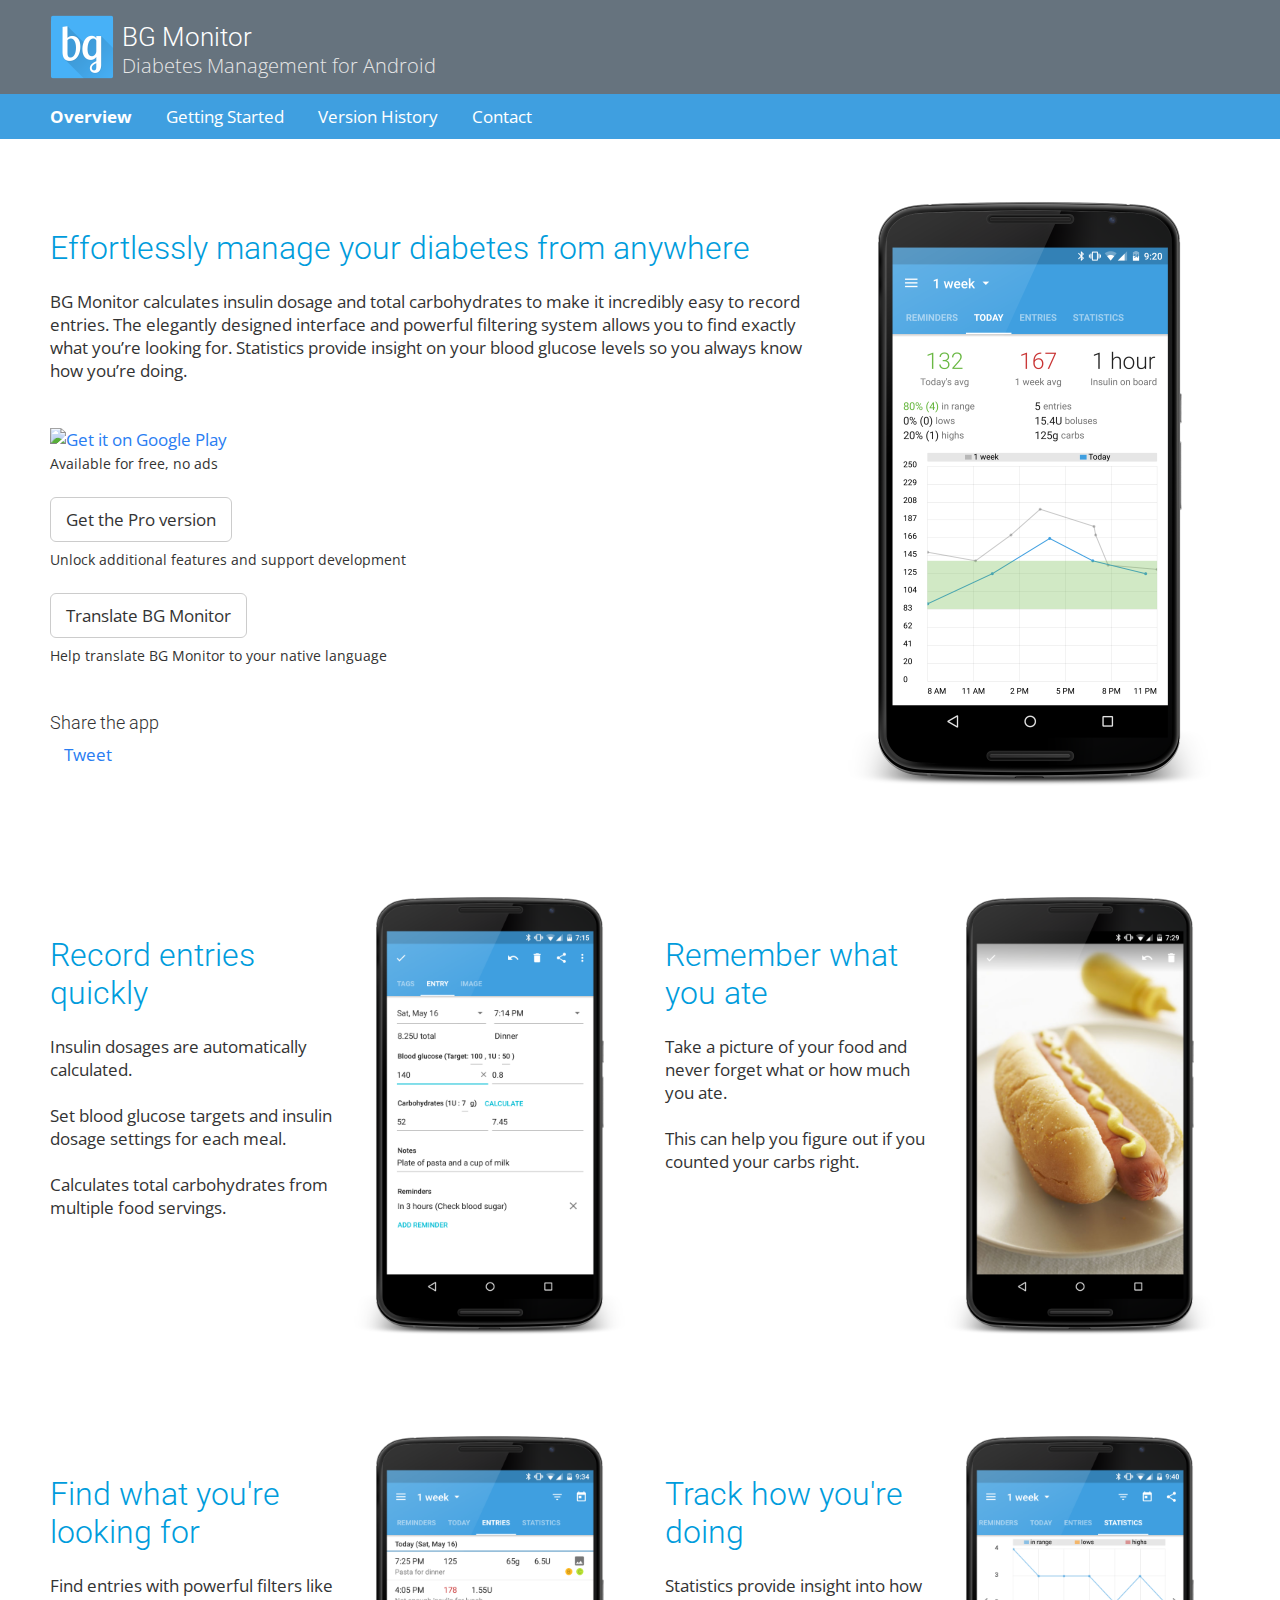
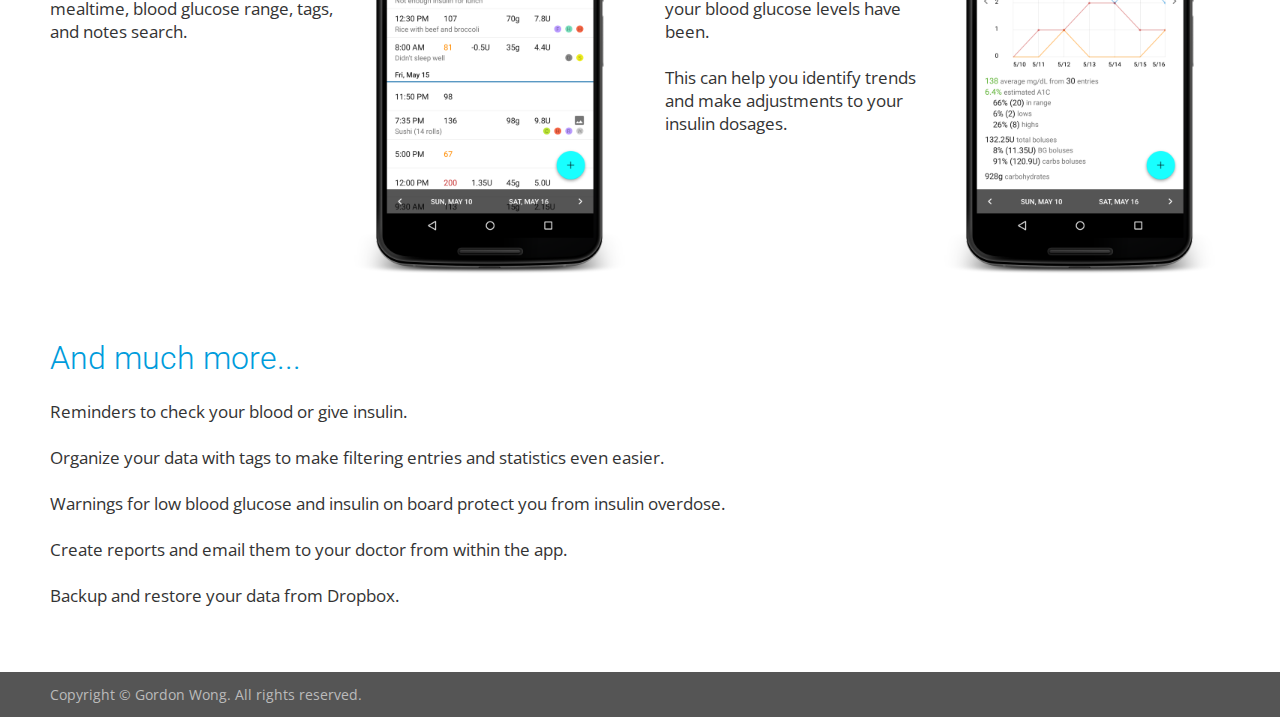
==== index.html @ f8d27847 "Update facebook share button to share app's facebook page" ====
<!DOCTYPE html>
<html lang="en">
<head>
<meta charset="UTF-8">
<meta name="author" content="Gordon Wong">
<meta name="keywords" content="Gordon Wong, bgmonitor, bg monitor, blood glucose monitor, diabetes, type 1, type 2, insulin, android, app, google play">
<meta name="viewport" content="width=device-width, initial-scale=1, minimum-scale=1">
<meta name="wot-verification" content="7da50eea1a374a76ba0b"/>
<meta name="theme-color" content="#3381B6">
<title>BG Monitor - Diabetes Management for Android</title>
<link rel="shortcut icon" type="image/png" href="images/favicon.png">
<link rel="icon" type="image/png" href="images/favicon_large.png">
<link href='https://fonts.googleapis.com/css?family=Roboto:400,300' rel='stylesheet' type='text/css'>
<link href='https://fonts.googleapis.com/css?family=Open+Sans:400,300' rel='stylesheet' type='text/css'>
<link href="css/common.css" rel="stylesheet" type="text/css">
<link href="css/bgmonitor.css" rel="stylesheet" type="text/css">
<link href="fancybox/jquery.fancybox.css" rel="stylesheet" type="text/css"/>
<link href="fancybox/helpers/jquery.fancybox-thumbs.css" rel="stylesheet" type="text/css"/>
<script src="js/jquery-1.9.0.min.js" type="text/javascript"></script>
<script src="fancybox/jquery.fancybox.pack.js" type="text/javascript"></script>
<script src="fancybox/helpers/jquery.fancybox-thumbs.js" type="text/javascript"></script>
<script src="js/common.js" type="text/javascript"></script>
</head>

<body>

    <div id="content" class="content">

        <div id="header" class="header inner_content">
            <a href="."><img src="images/favicon.png" alt="BG Monitor"></a>
            <h2 class="header_title">BG Monitor </h2>
            <span class="header_subtitle">Diabetes Management for Android</span>
        </div>

        <div id="navigation_bar" class="navigation inner_content blue_background">
            <ul class="inline_ul nav_links">
                <li><a class="nav_header nav_selected" href="index.html">Overview</a></li>
                <li><a href="gettingstarted.html">Getting Started</a></li>
                <li><a href="versionhistory.html">Version History</a></li>
                <li><a href="contact.html">Contact</a></li>
            </ul>
        </div>

        <div class="container inner_content">
            <div class="container_floatright">
                <a href="images/overview/home_framed.png" class="fancybox" rel="overview" title="The home screen gives an overview of the user's blood glucose levels"><img class="container_large_image" src="images/overview/home_framed_small.png" alt="Home"></a>
            </div>
            <div class="container_text">
                <h1 class="blue_text">Effortlessly manage your diabetes from anywhere</h1>
                <br>
                <span>BG Monitor calculates insulin dosage and total carbohydrates to make it incredibly easy to record entries. The elegantly designed interface and powerful filtering system allows you to find exactly what you’re looking for. Statistics provide insight on your blood glucose levels so you always know how you’re doing.</span>
                
                <br><br><br>
                <a href="http://play.google.com/store/apps/details?id=com.wonggordon.bgmonitor"><img src="https://developer.android.com/images/brand/en_generic_rgb_wo_60.png" alt="Get it on Google Play"></a><br>
                <span class="button_description_text">Available for free, no ads</span>

                <br><br>
                <a class="button" href="http://play.google.com/store/apps/details?id=com.wonggordon.bgmonitor_donate">Get the Pro version</a><br>
                <span class="button_description_text">Unlock additional features and support development</span>

                <br><br>
                <a class="button" href="https://gowong.oneskyapp.com/collaboration/project?id=47648">Translate BG Monitor</a><br>
                <span class="button_description_text">Help translate BG Monitor to your native language</span>

                <br><br><br>
                <div>
                    <h4>Share the app</h4>
                    <div class="share_widget">
                        <div class="g-plus" data-action="share" data-annotation="bubble" data-href="http://www.bg-monitor.com"></div>
                    </div>
                    <script type="text/javascript">(function() {var po = document.createElement('script'); po.type = 'text/javascript'; po.async = true;po.src = 'https://apis.google.com/js/platform.js';var s = document.getElementsByTagName('script')[0]; s.parentNode.insertBefore(po, s);})();</script>

                    <div class="share_widget">
                        <div class="fb-share-button" data-href="https://www.facebook.com/bgmonitor" data-layout="button_count"></div>
                    </div>

                    <div class="share_widget">
                        <a href="https://twitter.com/share" class="twitter-share-button" data-url="http://www.bg-monitor.com/">Tweet</a>
                    </div>
                    <script>!function(d,s,id){var js,fjs=d.getElementsByTagName(s)[0],p=/^http:/.test(d.location)?'http':'https';if(!d.getElementById(id)){js=d.createElement(s);js.id=id;js.src=p+'://platform.twitter.com/widgets.js';fjs.parentNode.insertBefore(js,fjs);}}(document, 'script', 'twitter-wjs');</script>
                </div>
            </div>
        </div>

        <div class="container inner_content">
            <div class="container_text_floatleft">
                <div class="container_floatright">
                    <a href="images/overview/editentry_framed.png" class="fancybox" rel="overview" title="Insulin dosages are automatically calculated for the user"><img class="container_image" src="images/overview/editentry_framed_small.png" alt="Edit entry"></a>
                </div>
                <div class="container_text">
                    <h1 class="blue_text">Record entries quickly</h1>
                    <br>
                    <span>Insulin dosages are automatically calculated.</span><br><br>
                    <span>Set blood glucose targets and insulin dosage settings for each meal.</span><br><br>
                    <span>Calculates total carbohydrates from multiple food servings.</span>
                </div>
            </div>

            <div class="container_floatright">
                <a href="images/overview/editimage_framed.png" class="fancybox" rel="overview" title="Take a picture of your food and never forget what or how much you ate."><img class="container_image" src="images/overview/editimage_framed_small.png" alt="Edit image"></a>
            </div>
            <div class="container_text">
                <h1 class="blue_text">Remember what you ate</h1>
                <br>
                <span>Take a picture of your food and never forget what or how much you ate.</span><br><br>
                <span>This can help you figure out if you counted your carbs right.</span>
            </div>
        </div>

        <div class="container inner_content">
            <div class="container_text_floatleft">
                <div class="container_floatright">
                    <a href="images/overview/entries_framed.png" class="fancybox" rel="overview" title="Viewing your entries shows you everything you need to know, including blood glucose, insulin dosage, carbohydrates, notes, date, and time."><img class="container_image" src="images/overview/entries_framed_small.png" alt="Entries"></a>
                </div>
                <div class="container_text">
                    <h1 class="blue_text">Find what you're looking for</h1>
                    <br>
                    <span>Find entries with powerful filters like mealtime, blood glucose range, tags, and notes search.</span>
                    <span></span>
                </div>
            </div>

            <div class="container_floatright">
                <a href="images/overview/stats_framed.png" class="fancybox" rel="overview" title="Statistics provide insight on how you’re doing."><img class="container_image" src="images/overview/stats_framed_small.png" alt="Statistics"></a>
            </div>
            <div class="container_text">
                <h1 class="blue_text">Track how you're doing</h1>
                <br>
                <span>Statistics provide insight into how your blood glucose levels have been.</span><br><br>
                <span>This can help you identify trends and make adjustments to your insulin dosages.</span>
            </div>
        </div>

        <div class="container inner_content">
            <h1 class="blue_text">And much more...</h1>
            <br>
            <span>Reminders to check your blood or give insulin.</span><br><br>
            <span>Organize your data with tags to make filtering entries and statistics even easier.</span><br><br>
            <span>Warnings for low blood glucose and insulin on board protect you from insulin overdose.</span><br><br>
            <span>Create reports and email them to your doctor from within the app.</span><br><br>
            <span>Backup and restore your data from Dropbox.</span>
        </div>

        <div class="footer inner_content">
            Copyright &copy <a href="http://www.gordonwong.com/" rel="author">Gordon Wong</a>. All rights reserved.
        </div>

    </div> <!-- END CONTENT -->

    <div id="fb-root"></div>
    <script>(function(d, s, id) {
      var js, fjs = d.getElementsByTagName(s)[0];
      if (d.getElementById(id)) return;
      js = d.createElement(s); js.id = id;
      js.src = "//connect.facebook.net/en_US/sdk.js#xfbml=1&version=v2.4&appId=693556450777139";
      fjs.parentNode.insertBefore(js, fjs);
    }(document, 'script', 'facebook-jssdk'));</script>
</body>
</html>
---- css/common.css ----
/* GLOBAL */
body{
    /*BACKGROUND*/
    background-color:#eeeeee;
    /* TEXT */
    font-family: 'Open Sans', 'Segoe UI', Arial, sans-serif;
    font-size: normal;
    text-align:left;
    color: #333;
    /*OTHER*/
    list-style-type:circle;
    margin: 0;
    padding: 0;
}

h1, h2, h3, h4 {
    margin:0;
    padding:0;
    font-weight :400;
}
h1 {
    font-weight: 300;
    font-size: 32px;
    color: black;
}
h2 {
    font-size: 26px;
    color: black;
}
h3 {
    font-size: 22px;
}
h4 {
    font-size: 18px;
}

hr {
    border-width: 1px;
    border-style: none none solid;
    border-color: #dddddd;
    margin: 0 85px 25px 85px;
}


/* LINKS */
a{
    color: #297DF2;
    text-decoration: none;
}
a:hover{
    color: #5a5a5a;
    text-decoration: underline;
}
a:visited{
    color: #791BD1;
}
a img{
    border:none;
}

/* CLASSES */
.content {
    max-width: 1350px;
    margin: 0 auto;
    background-color: white;
    -moz-box-shadow: 0 0 10px #cccccc;
    -webkit-box-shadow: 0 0 10px #cccccc;
    box-shadow: 0 0 10px #cccccc;
}
.inner_content {
    padding-left: 100px;
    padding-right: 100px;
    margin-left: auto;
    margin-right: auto;
}

.header {
    margin: 0 auto;
    padding-top: 15px;
    padding-bottom: 15px;
    font-size: 20px;
    overflow:hidden;
    background-color: rgb(102, 115, 126);
}
.header img{
    float: left;
    margin-right: 8px;
}
.header_title {
    font-weight: 300;
    color: #ffffff;
}
.header_subtitle {
    font-weight: 300;
    color: #e7e7e7;
}

.navigation, .footer {
    line-height: 45px;
}
.navigation {
    background-color: #555555;
}
.navigation_fixed {
    top: 0;
    z-index: 100;
    position: fixed;
}
.footer {
    margin-bottom: 30px;
    background-color: #555555;
    font-size: 14px;
    color: #bbbbbb;
}
.footer a {
    color: #bbbbbb;
}

.inline_ul {
    padding: 0;
    margin: 0 auto 0 auto;
    list-style-type: none;
}
.inline_ul li {
    display: inline;
}

.nav_links {
    color: white;
}
.nav_links a {
    display: inline-block;
    padding-left: 15px;
    padding-right: 15px;
    color: white;
}
.nav_links .nav_header {
    padding-left: 0;
}
.nav_selected {
    font-weight: bold;
}

.container, .container_nopadding, .container_first {
    overflow:hidden;
}
.container {
    padding-top: 15px;
    padding-bottom: 15px;
}
.container_first {
    padding-top: 50px;
}
.container_floatleft, .container_floatright{
    overflow: auto;
}
.container_floatleft, .container_text_floatleft{
    float:left;
}
.container_floatright{
    float:right;
}

.container_text{
    margin-top: 75px;
}
.container_text_floatleft, .container_text_floatright {
    width: 50%;
}
.container_text_floatleft{
    margin-right: 25px;
}
.container_text_floatright{
    margin-left: auto;
}

.container_image {
    max-width: 300px;
}
.container_large_image {
    max-width: 400px;
}

.red_background{
    background-color: #E24B46;
}
.orange_background{
    background-color: #FF8C00;
}
.green_background{
    background-color: #53AF4E;
}
.blue_background{
    background-color: #3F9FE0;
}
.purple_background{
    background-color: #5161BC;
}
.lightgray_background {
    background-color: #F3F4F8;
}

.red_text{
    color: #ED174F;
}
.green_text{
    color: #53AF4E;
}
.blue_text{
    color: #009CDC;
}
.white_text{
    color: white;
}

.image_maxwidth {
    max-width: 100%;
}

/* Styles for smaller screens */
@media screen and (max-width: 1350px) {
    .inner_content {
        padding-left: 50px;
        padding-right: 50px;
    }
    .footer {
        margin-bottom: 0;
    }
}

@media screen and (max-width: 1100px) {
    .container_text_floatleft {
        width: 100%;
    }
    .container_image {
        max-width: 400px;
    }
}

@media screen and (max-width: 800px) {
    .inner_content {
        padding-left: 25px;
        padding-right: 25px;
    }
    .container_floatleft, .container_floatright{
        float:none;
        width: 300px;
        margin-left: auto;
        margin-right: auto;
    }
    .container_image {
        max-width: 300px;
    }
    .container_large_image {
        max-width: 300px;
    }
    .container_text {
        margin-top: 0;
        padding-bottom: 25px;
    }
    .container_text_floatleft{
        float: none;
        width: 100%;
        margin-right: 0;
    }
    .container_text_floatright{
        width: 100%;
        margin-left: 0;
    }
    .navigation, .footer {
        line-height: 35px;
    }
}
---- css/bgmonitor.css ----
/* GLOBAL */
body{
    font-size: 17px;
}

h1, h2, h3, h4 {
    font-family: Roboto;
}
h4 {
    font-weight: 300;
    padding-bottom: 10px;
}

strong{
    color:black;
}


/* CLASSES */
.header{
    padding-bottom: 15px;
}
.header_title {
    padding-top: 7px;
}
.share_widget {
    display: inline-block;
    padding-right: 3px;
}
.share_widget span{
    vertical-align: top !important;
}
.footer {
    margin-top: 50px;
}
.button {
    display: inline-block;
    padding: 10px 15px;
    margin-bottom: 5px;
    border-radius: 6px;
    border: 1px solid;
    border-color: #ccc;
    color: #333;
    text-decoration: none;
}
.button:hover {
    background: #eee;
    text-decoration: none;
}
.button:visited {
    color: #333;
}
.button_description_text {
    font-size: 14px;
}

.gettingstarted_image {
    max-width: 298px;
    border: 1px solid #ccc;
}
.gettingstarted_image_large {
    max-width: 500px;
}
.gettingstarted_container_text {
    margin-left: 323px;
}


/* IDs */
#versionhistory_container ul{
    margin:0;
    padding: 0;
    list-style-type: none;
}
#contact_uservoice{
    padding:25px;
    background-color:#fdfdfd;
    border: 1px solid;
    border-color: #e7e7e7;
}


/* Styles for smaller screens */
@media screen and (max-width: 700px) {
    .gettingstarted_image_large {
        max-width: 100%;
    }
    .gettingstarted_container_text {
        margin-left: 0;
        padding-top: 25px;
    }
}
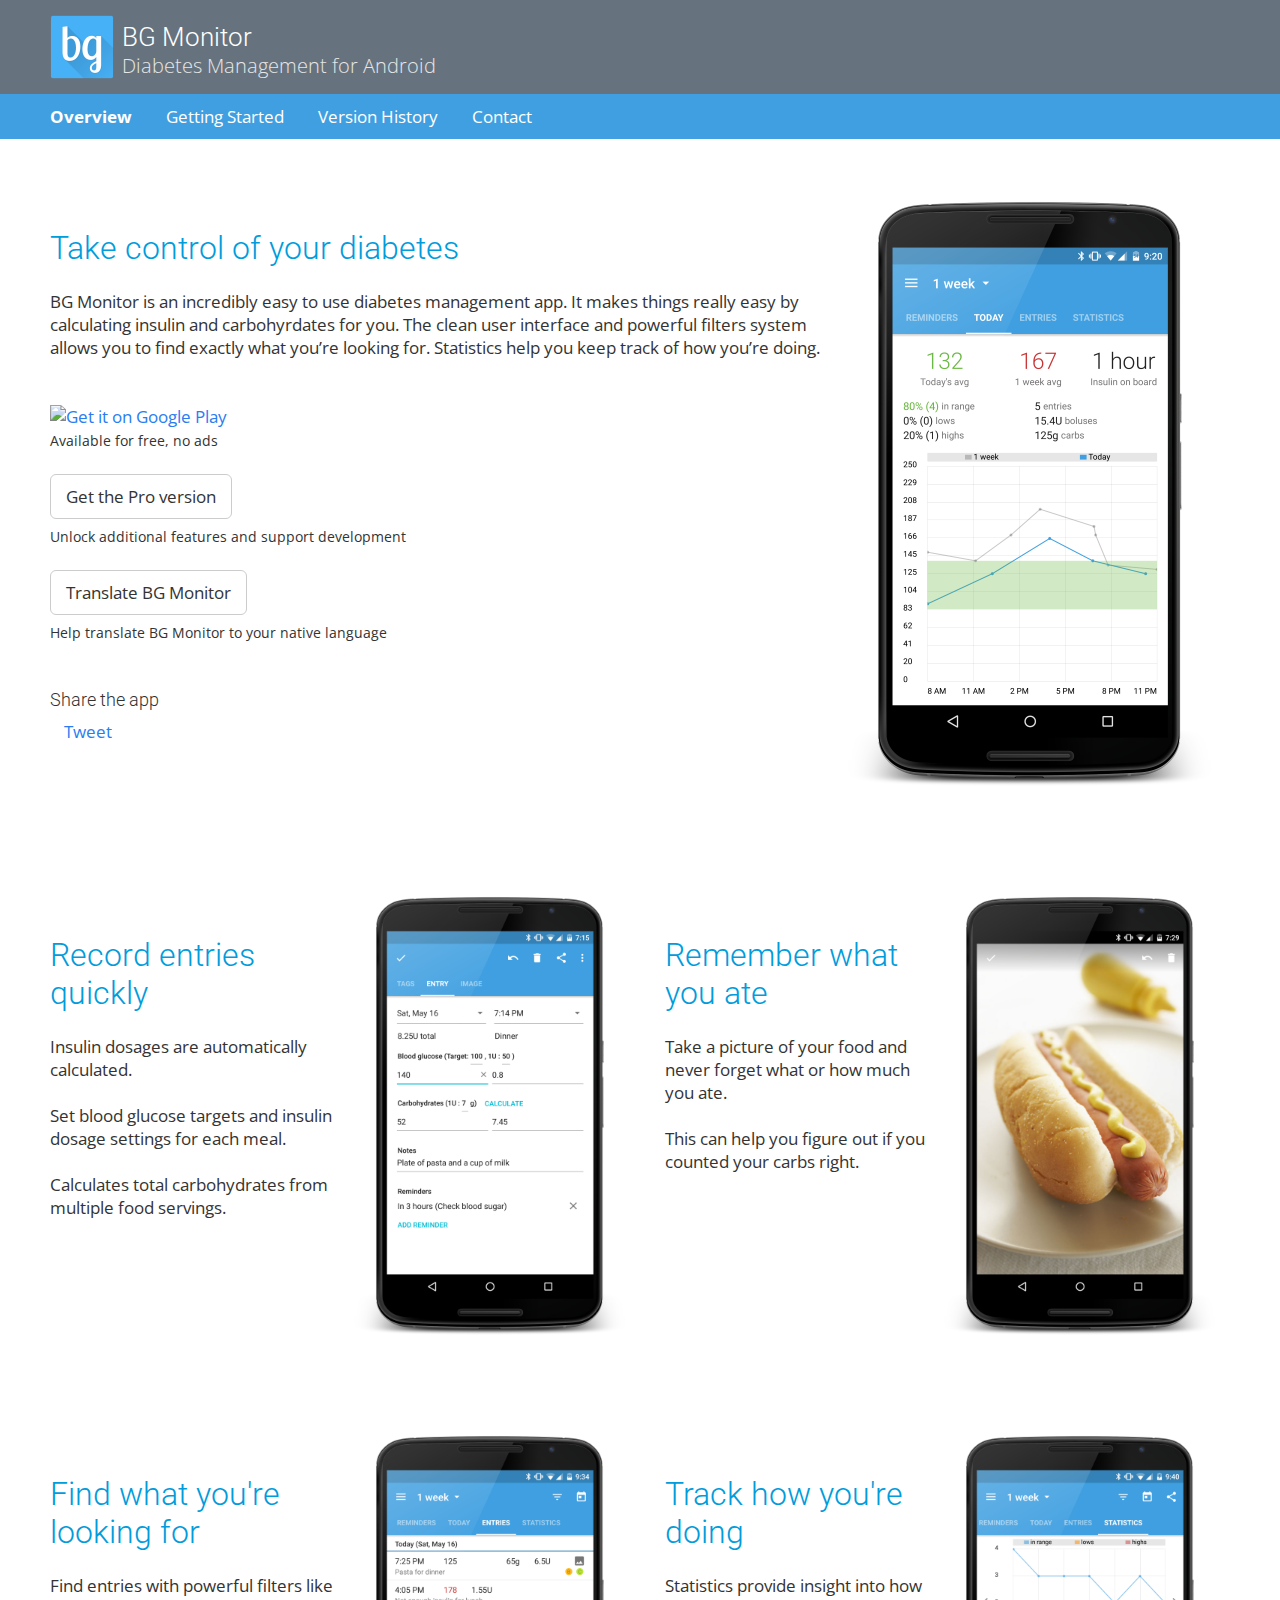
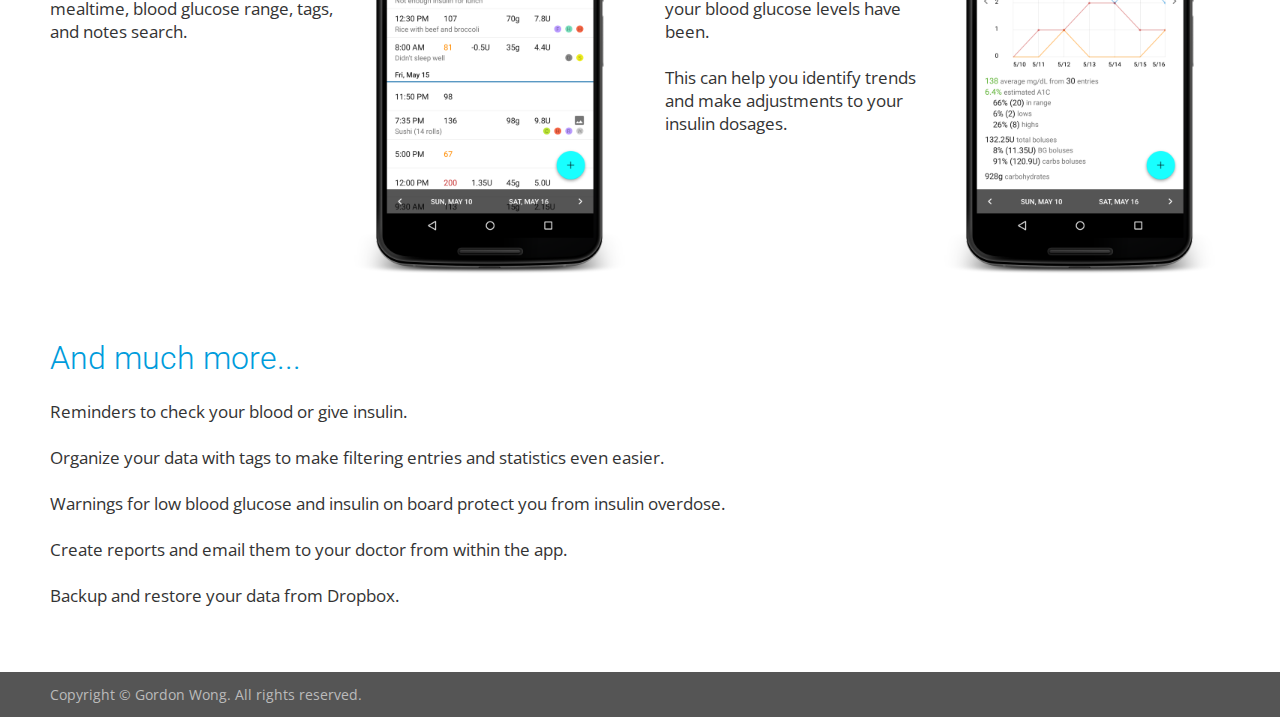
==== commit c657a1c3: "Update wording on home page" ====
--- a/index.html
+++ b/index.html
@@ -46,9 +46,9 @@
                 <a href="images/overview/home_framed.png" class="fancybox" rel="overview" title="The home screen gives an overview of the user's blood glucose levels"><img class="container_large_image" src="images/overview/home_framed_small.png" alt="Home"></a>
             </div>
             <div class="container_text">
-                <h1 class="blue_text">Effortlessly manage your diabetes from anywhere</h1>
+                <h1 class="blue_text">Take control of your diabetes</h1>
                 <br>
-                <span>BG Monitor calculates insulin dosage and total carbohydrates to make it incredibly easy to record entries. The elegantly designed interface and powerful filtering system allows you to find exactly what you’re looking for. Statistics provide insight on your blood glucose levels so you always know how you’re doing.</span>
+                <span>BG Monitor is an incredibly easy to use diabetes management app. It makes things really easy by calculating insulin and carbohyrdates for you. The clean user interface and powerful filters system allows you to find exactly what you’re looking for. Statistics help you keep track of how you’re doing.</span>
                 
                 <br><br><br>
                 <a href="http://play.google.com/store/apps/details?id=com.wonggordon.bgmonitor"><img src="https://developer.android.com/images/brand/en_generic_rgb_wo_60.png" alt="Get it on Google Play"></a><br>
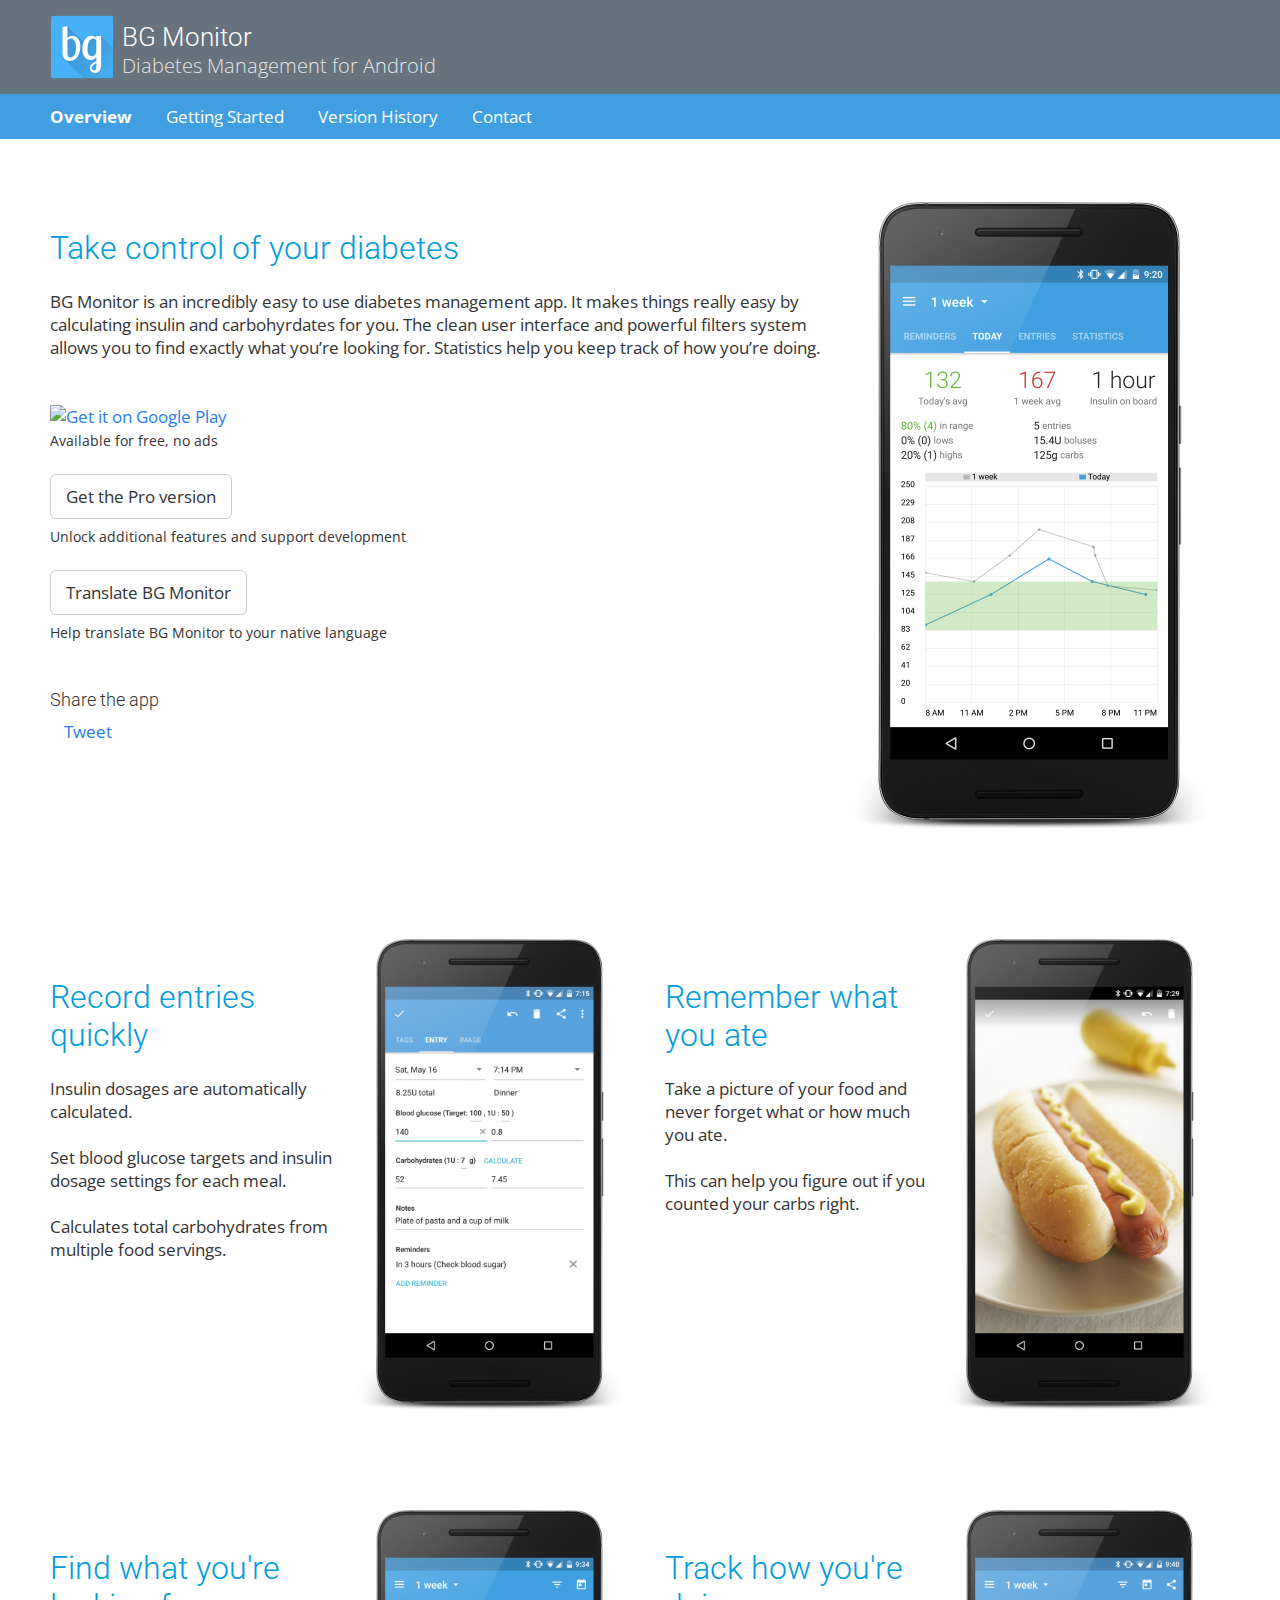
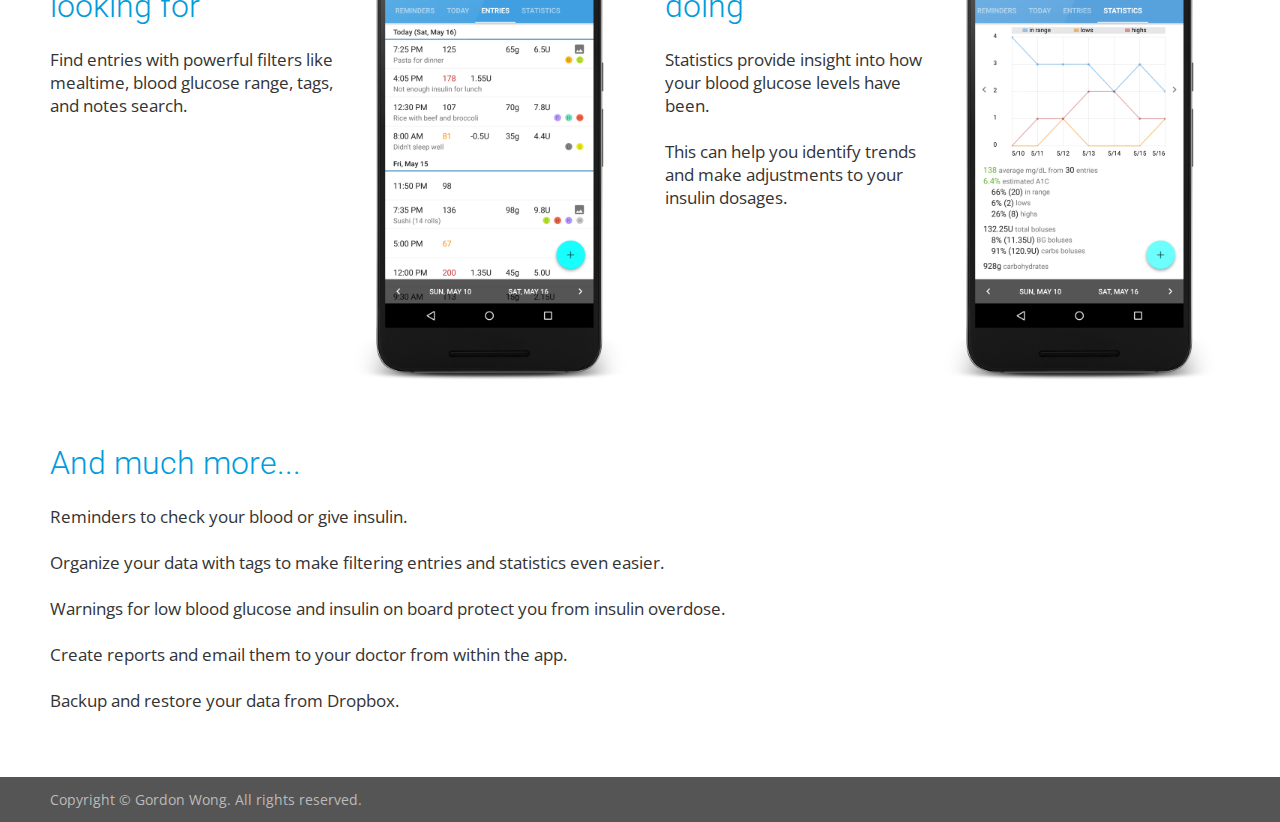
==== commit ec477a72: "Update Google Play button" ====
--- a/index.html
+++ b/index.html
@@ -51,7 +51,7 @@
                 <span>BG Monitor is an incredibly easy to use diabetes management app. It makes things really easy by calculating insulin and carbohyrdates for you. The clean user interface and powerful filters system allows you to find exactly what you’re looking for. Statistics help you keep track of how you’re doing.</span>
                 
                 <br><br><br>
-                <a href="http://play.google.com/store/apps/details?id=com.wonggordon.bgmonitor"><img src="https://developer.android.com/images/brand/en_generic_rgb_wo_60.png" alt="Get it on Google Play"></a><br>
+                <a href="https://play.google.com/store/apps/details?id=com.wonggordon.bgmonitor&utm_source=global_co&utm_medium=prtnr&utm_content=Mar2515&utm_campaign=PartBadge&pcampaignid=MKT-AC-global-none-all-co-pr-py-PartBadges-Oct1515-1"><img id="googleplay_button" alt="Get it on Google Play" src="https://play.google.com/intl/en_us/badges/images/apps/en-play-badge.png"></a><br>
                 <span class="button_description_text">Available for free, no ads</span>
 
                 <br><br>
--- a/css/bgmonitor.css
+++ b/css/bgmonitor.css
@@ -67,6 +67,9 @@
 
 
 /* IDs */
+#googleplay_button {
+    width: 185px;
+}
 #versionhistory_container ul{
     margin:0;
     padding: 0;
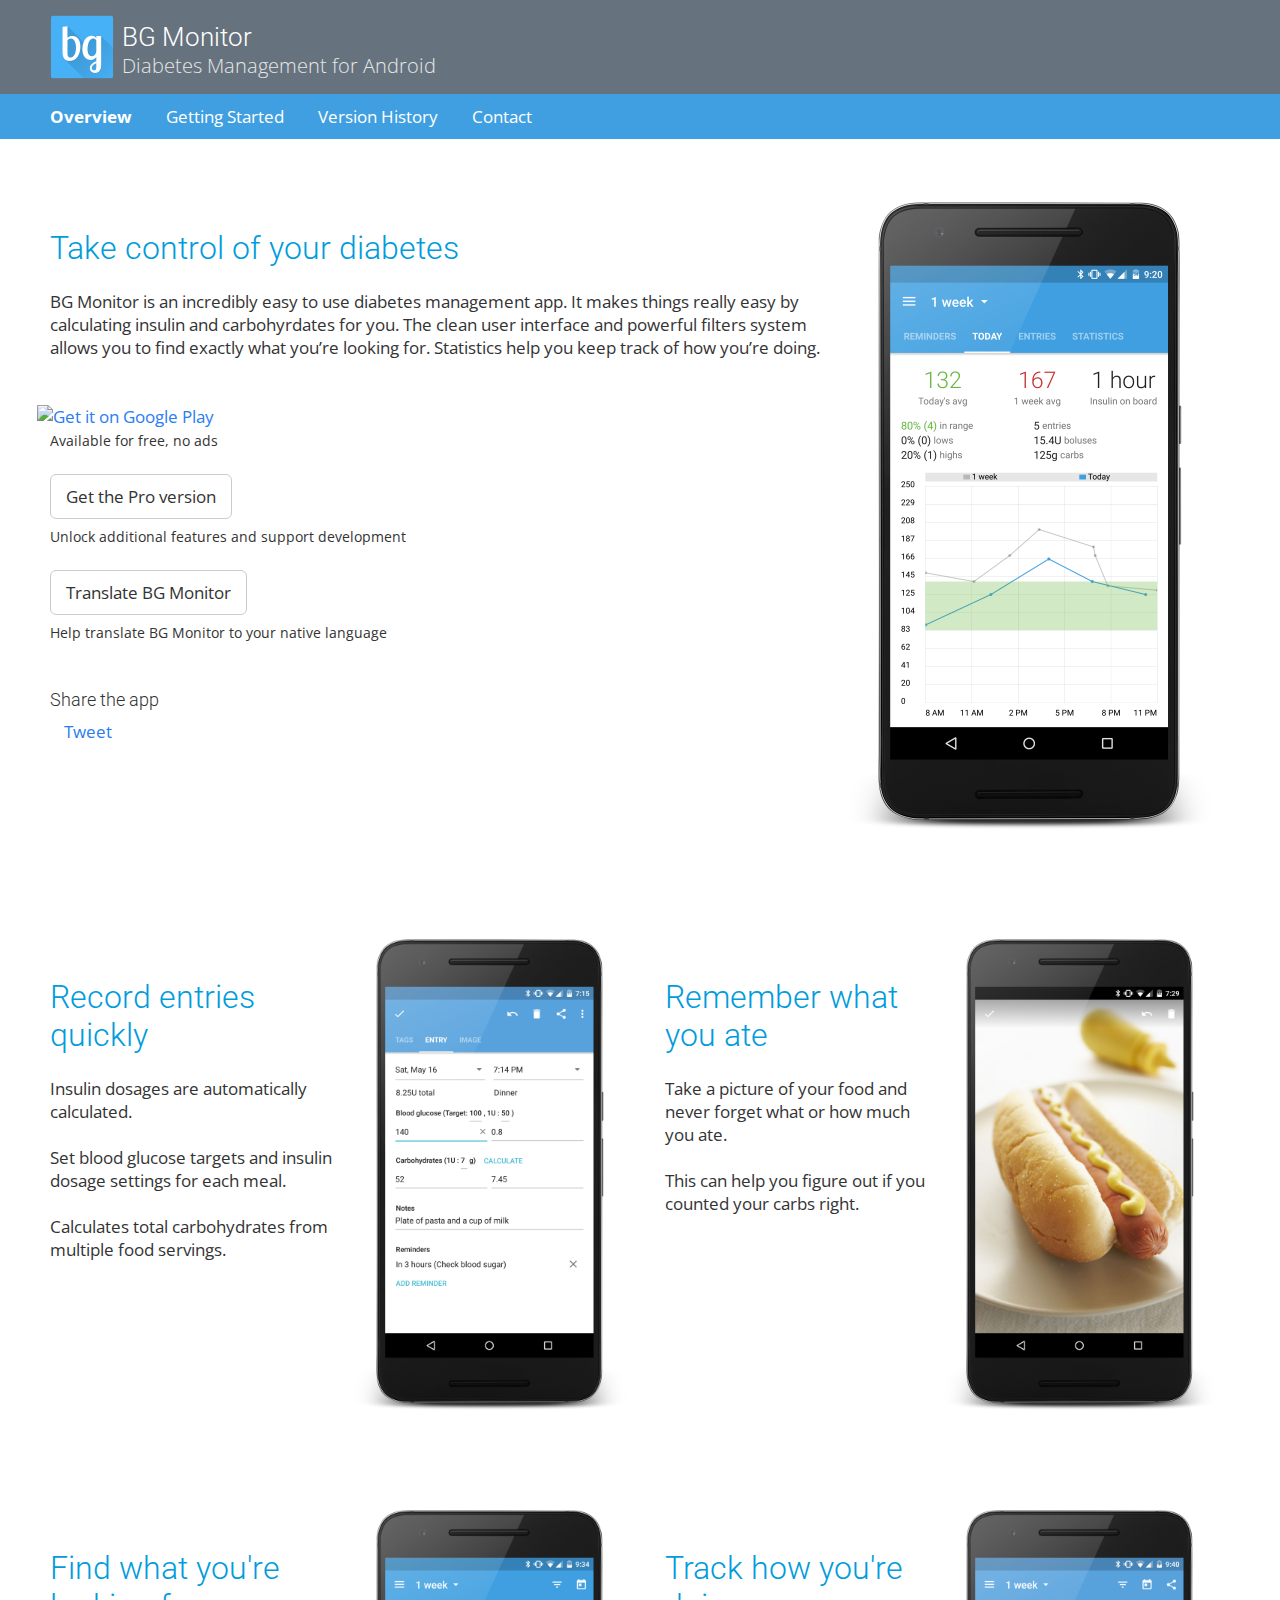
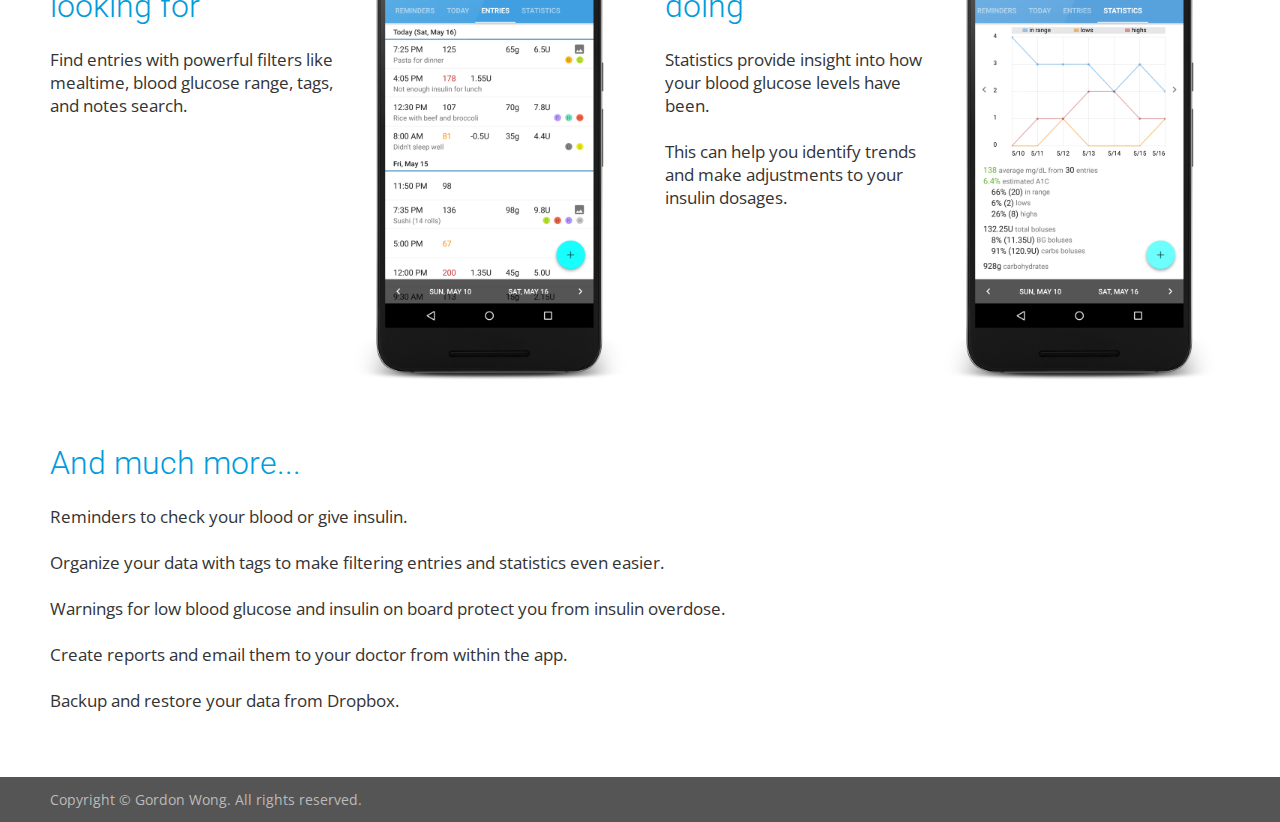
==== commit 25b3593f: "Fix google play button size" ====
--- a/index.html
+++ b/index.html
@@ -51,7 +51,7 @@
                 <span>BG Monitor is an incredibly easy to use diabetes management app. It makes things really easy by calculating insulin and carbohyrdates for you. The clean user interface and powerful filters system allows you to find exactly what you’re looking for. Statistics help you keep track of how you’re doing.</span>
                 
                 <br><br><br>
-                <a href="https://play.google.com/store/apps/details?id=com.wonggordon.bgmonitor&utm_source=global_co&utm_medium=prtnr&utm_content=Mar2515&utm_campaign=PartBadge&pcampaignid=MKT-AC-global-none-all-co-pr-py-PartBadges-Oct1515-1"><img id="googleplay_button" alt="Get it on Google Play" src="https://play.google.com/intl/en_us/badges/images/apps/en-play-badge.png"></a><br>
+                <a id="googleplay_button" href="https://play.google.com/store/apps/details?id=com.wonggordon.bgmonitor&utm_source=global_co&utm_medium=prtnr&utm_content=Mar2515&utm_campaign=PartBadge&pcampaignid=MKT-Other-global-all-co-prtnr-py-PartBadge-Mar2515-1"><img alt="Get it on Google Play" src="https://play.google.com/intl/en_us/badges/images/generic/en_badge_web_generic.png"/></a><br>
                 <span class="button_description_text">Available for free, no ads</span>
 
                 <br><br>
--- a/css/bgmonitor.css
+++ b/css/bgmonitor.css
@@ -67,8 +67,9 @@
 
 
 /* IDs */
-#googleplay_button {
-    width: 185px;
+#googleplay_button > img {
+    width: 210px;
+    margin: -13px;
 }
 #versionhistory_container ul{
     margin:0;
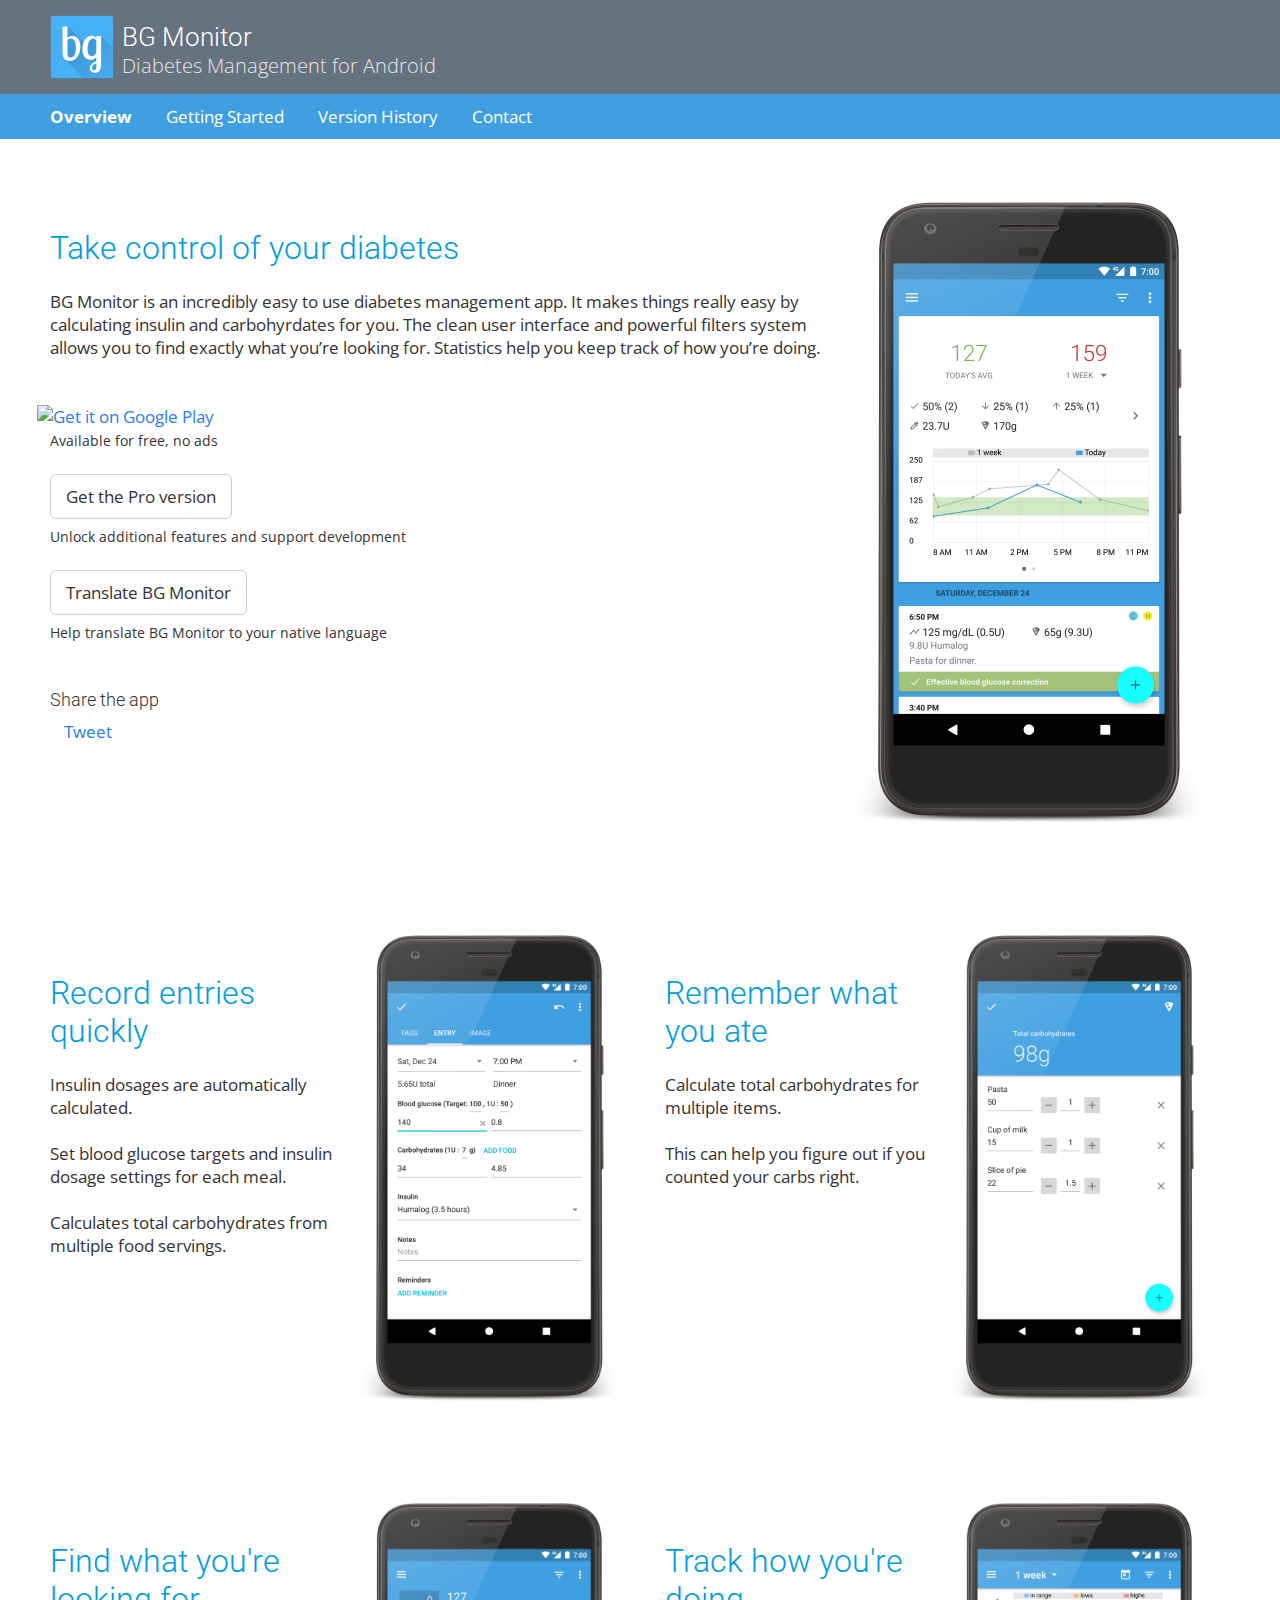
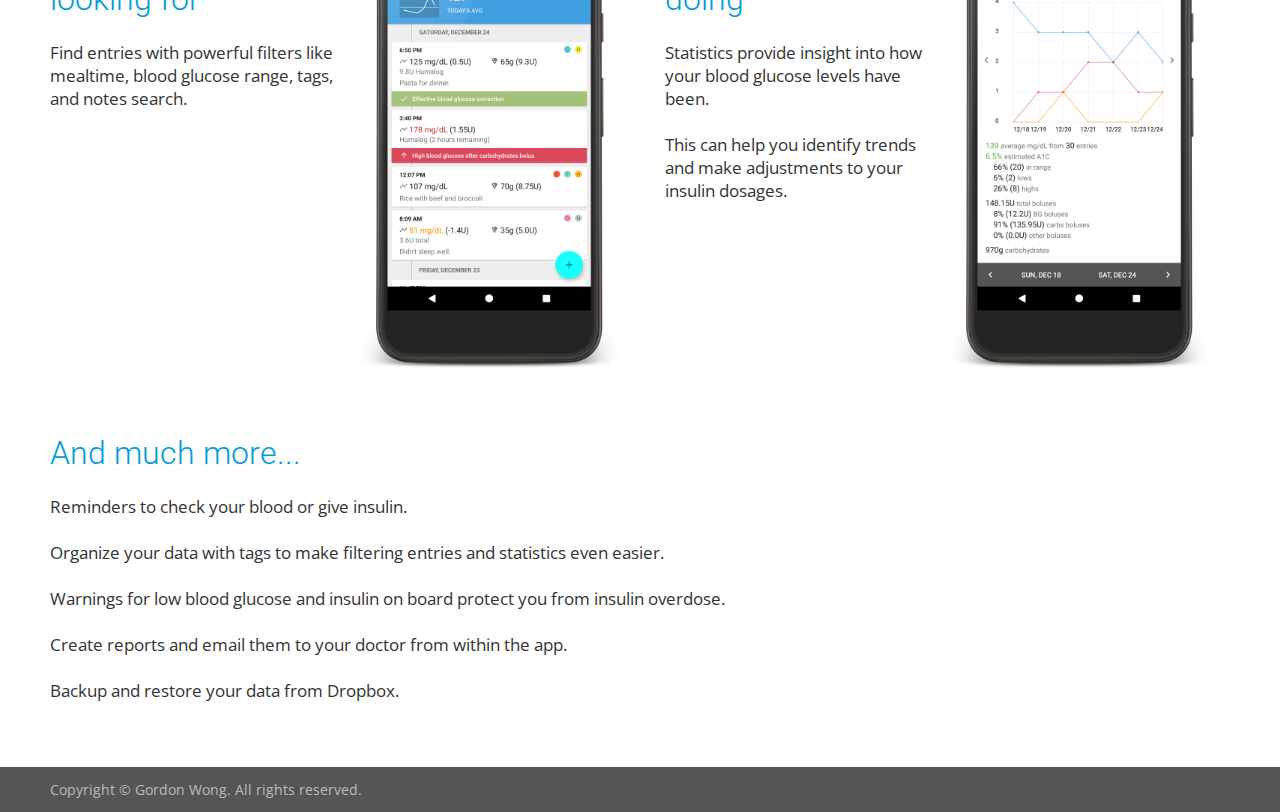
==== commit b67c0c0f: "Update screenshots" ====
--- a/index.html
+++ b/index.html
@@ -85,7 +85,7 @@
         <div class="container inner_content">
             <div class="container_text_floatleft">
                 <div class="container_floatright">
-                    <a href="images/overview/editentry_framed.png" class="fancybox" rel="overview" title="Insulin dosages are automatically calculated for the user"><img class="container_image" src="images/overview/editentry_framed_small.png" alt="Edit entry"></a>
+                    <a href="images/overview/edit_entry_framed.png" class="fancybox" rel="overview" title="Insulin dosages are automatically calculated for the user"><img class="container_image" src="images/overview/edit_entry_framed_small.png" alt="Edit entry"></a>
                 </div>
                 <div class="container_text">
                     <h1 class="blue_text">Record entries quickly</h1>
@@ -97,12 +97,12 @@
             </div>
 
             <div class="container_floatright">
-                <a href="images/overview/editimage_framed.png" class="fancybox" rel="overview" title="Take a picture of your food and never forget what or how much you ate."><img class="container_image" src="images/overview/editimage_framed_small.png" alt="Edit image"></a>
+                <a href="images/overview/carbs_calculator_framed.png" class="fancybox" rel="overview" title="Calculate total carbohydrates for multiple items."><img class="container_image" src="images/overview/carbs_calculator_framed_small.png" alt="Add food"></a>
             </div>
             <div class="container_text">
                 <h1 class="blue_text">Remember what you ate</h1>
                 <br>
-                <span>Take a picture of your food and never forget what or how much you ate.</span><br><br>
+                <span>Calculate total carbohydrates for multiple items.</span><br><br>
                 <span>This can help you figure out if you counted your carbs right.</span>
             </div>
         </div>
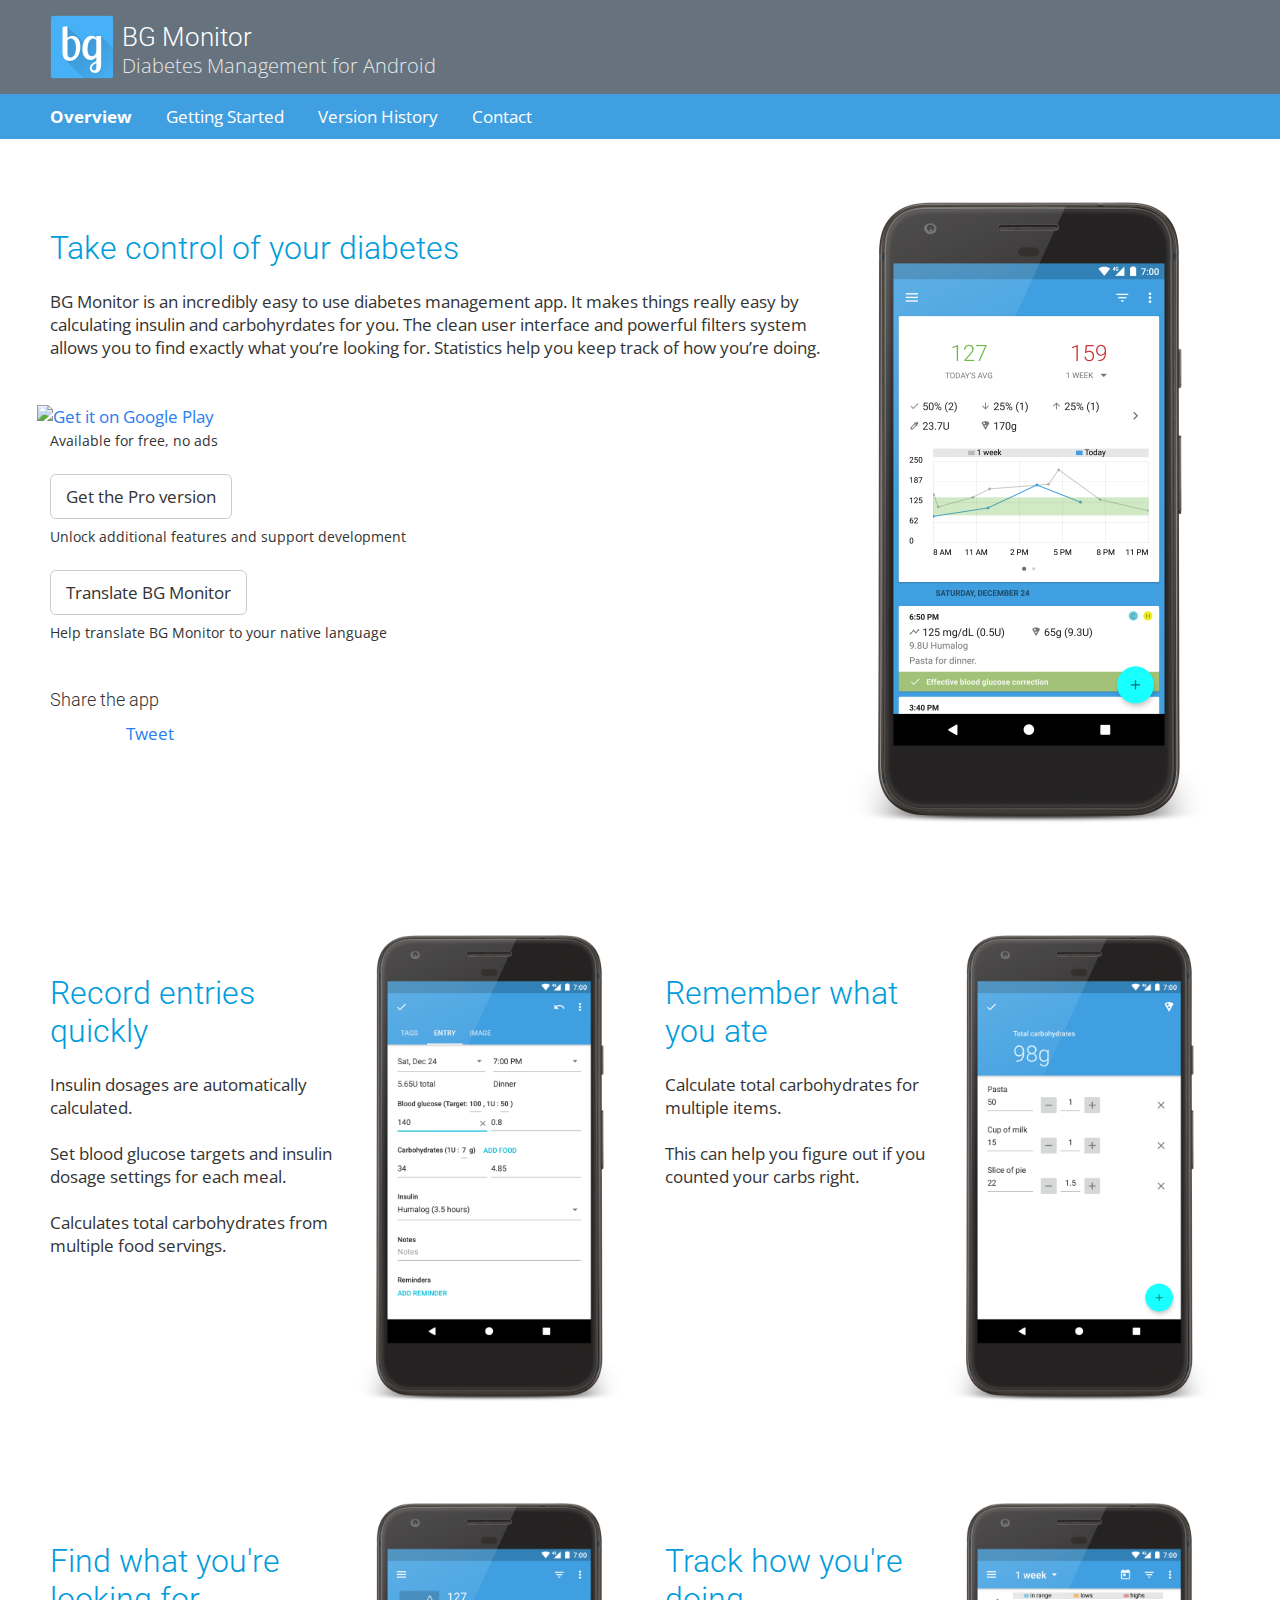
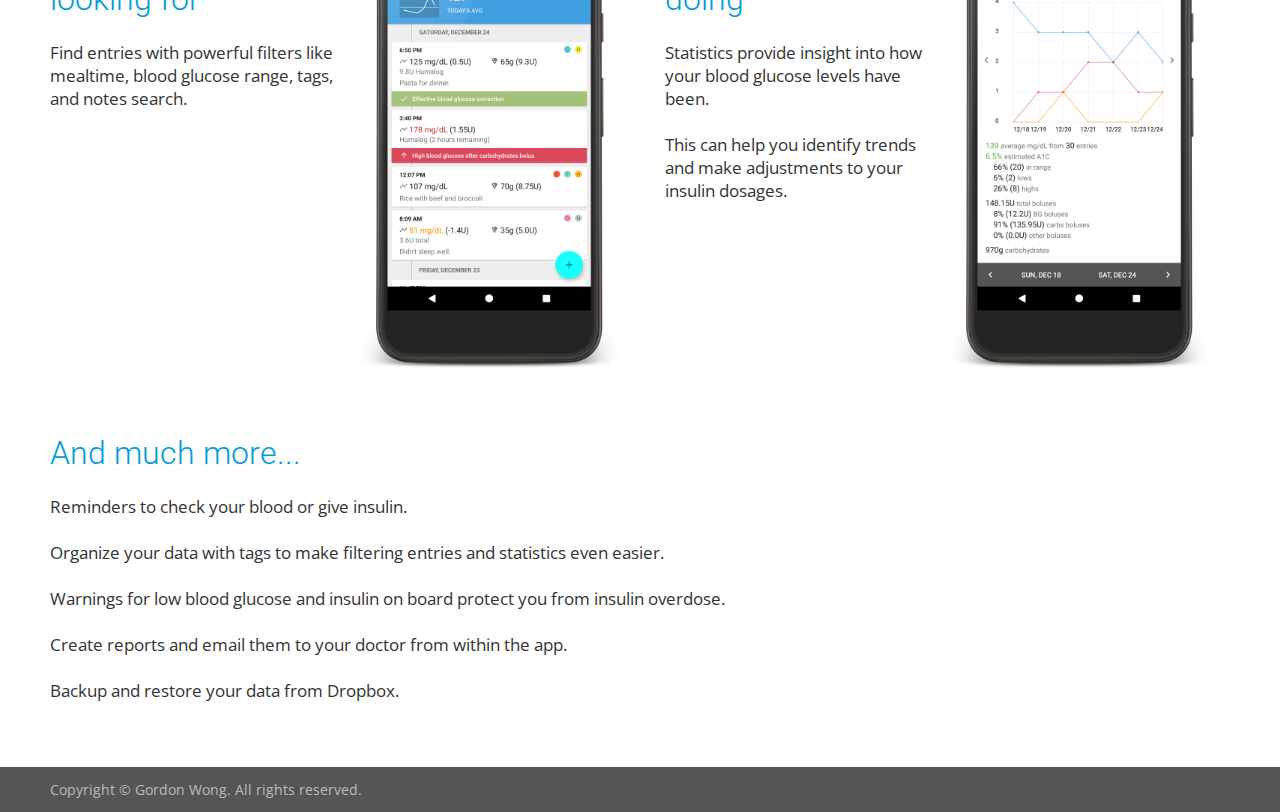
==== commit 87ae04c2: "Update social buttons" ====
--- a/index.html
+++ b/index.html
@@ -66,18 +66,17 @@
                 <div>
                     <h4>Share the app</h4>
                     <div class="share_widget">
-                        <div class="g-plus" data-action="share" data-annotation="bubble" data-href="http://www.bg-monitor.com"></div>
+                        <div class="g-plus" data-action="share" data-annotation="none" data-href="http://www.bg-monitor.com"></div>
                     </div>
                     <script type="text/javascript">(function() {var po = document.createElement('script'); po.type = 'text/javascript'; po.async = true;po.src = 'https://apis.google.com/js/platform.js';var s = document.getElementsByTagName('script')[0]; s.parentNode.insertBefore(po, s);})();</script>
 
                     <div class="share_widget">
-                        <div class="fb-share-button" data-href="https://www.facebook.com/bgmonitor" data-layout="button_count"></div>
+                        <iframe src="https://www.facebook.com/plugins/share_button.php?href=http%3A%2F%2Fbg-monitor.com%2F&layout=button&mobile_iframe=false&width=58&height=20&appId" width="58" height="20" style="border:none;overflow:hidden" scrolling="no" frameborder="0" allowTransparency="true"></iframe>
                     </div>
 
                     <div class="share_widget">
-                        <a href="https://twitter.com/share" class="twitter-share-button" data-url="http://www.bg-monitor.com/">Tweet</a>
+                        <a href="https://twitter.com/share" class="twitter-share-button" data-show-count="false">Tweet</a><script async src="//platform.twitter.com/widgets.js" charset="utf-8"></script>
                     </div>
-                    <script>!function(d,s,id){var js,fjs=d.getElementsByTagName(s)[0],p=/^http:/.test(d.location)?'http':'https';if(!d.getElementById(id)){js=d.createElement(s);js.id=id;js.src=p+'://platform.twitter.com/widgets.js';fjs.parentNode.insertBefore(js,fjs);}}(document, 'script', 'twitter-wjs');</script>
                 </div>
             </div>
         </div>
@@ -147,13 +146,5 @@
 
     </div> <!-- END CONTENT -->
 
-    <div id="fb-root"></div>
-    <script>(function(d, s, id) {
-      var js, fjs = d.getElementsByTagName(s)[0];
-      if (d.getElementById(id)) return;
-      js = d.createElement(s); js.id = id;
-      js.src = "//connect.facebook.net/en_US/sdk.js#xfbml=1&version=v2.4&appId=693556450777139";
-      fjs.parentNode.insertBefore(js, fjs);
-    }(document, 'script', 'facebook-jssdk'));</script>
 </body>
 </html>
--- a/css/bgmonitor.css
+++ b/css/bgmonitor.css
@@ -25,7 +25,7 @@
 }
 .share_widget {
     display: inline-block;
-    padding-right: 3px;
+    padding-right: 5px;
 }
 .share_widget span{
     vertical-align: top !important;
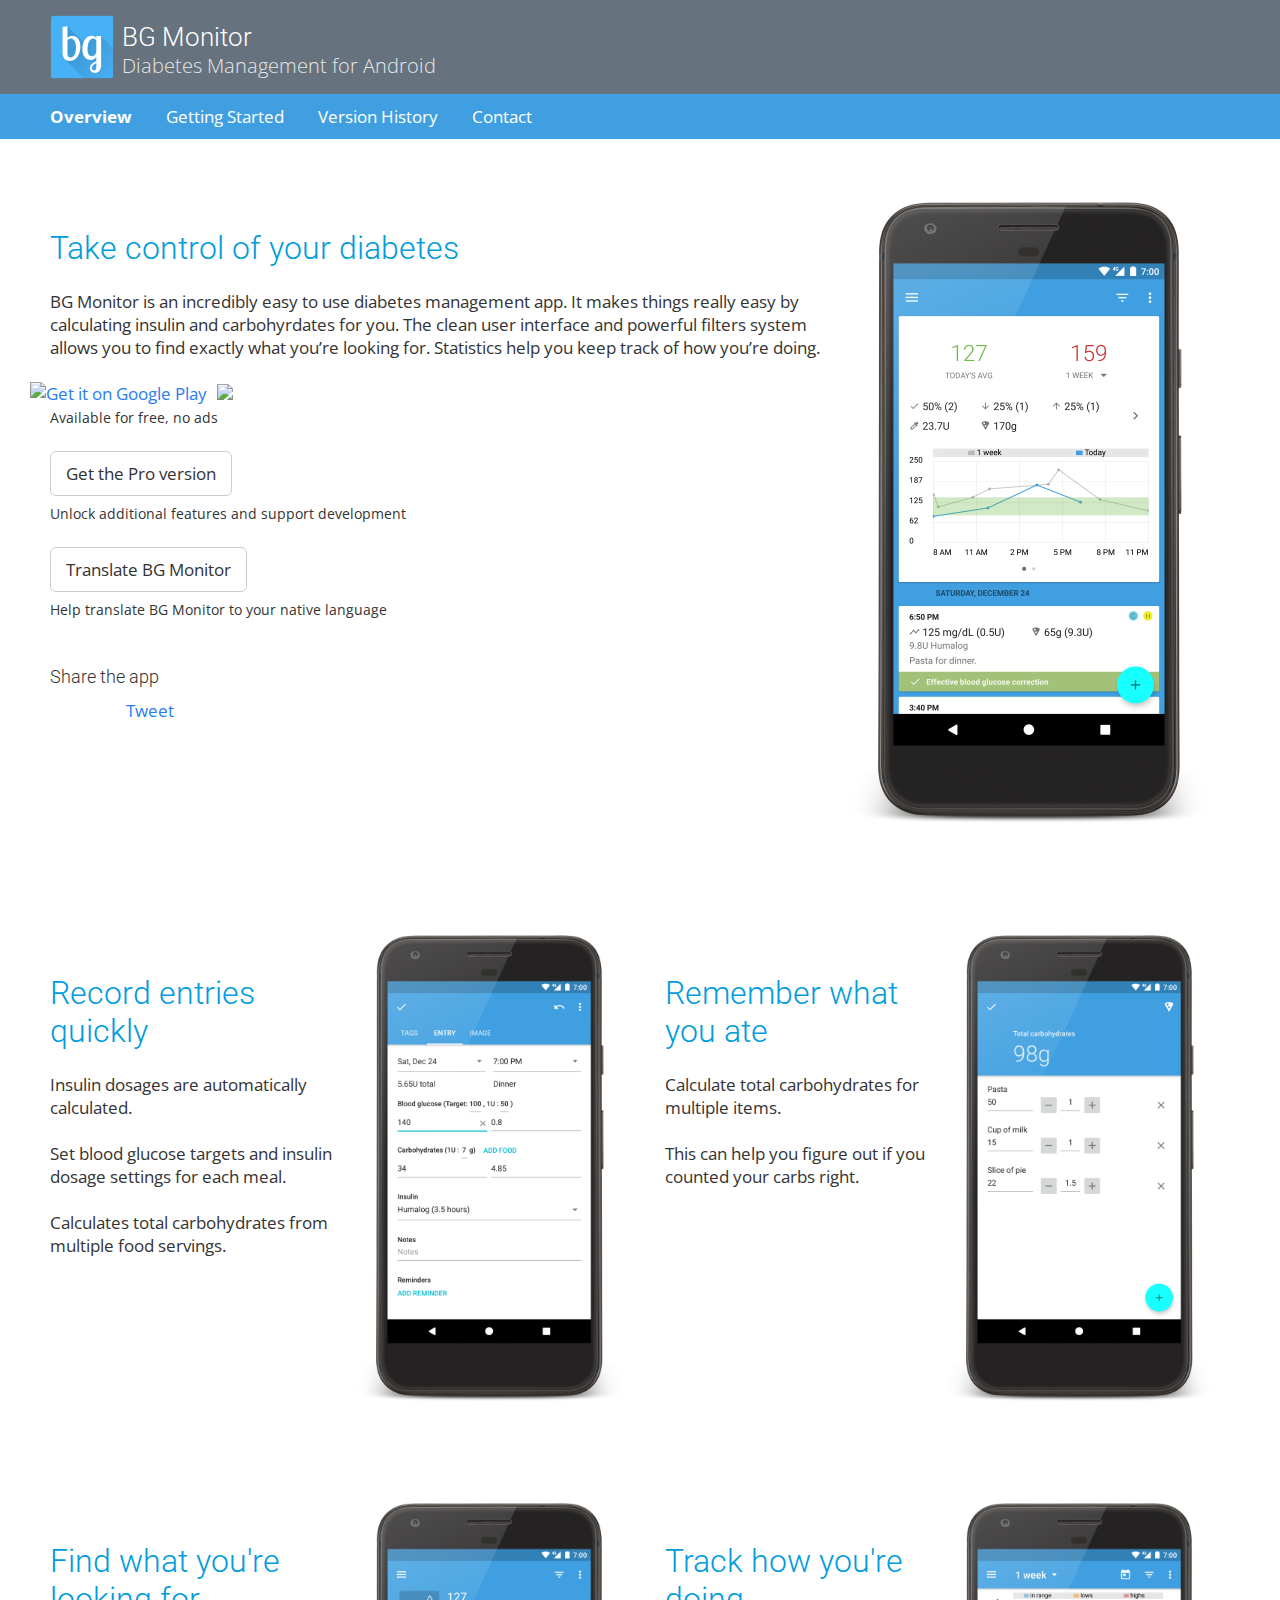
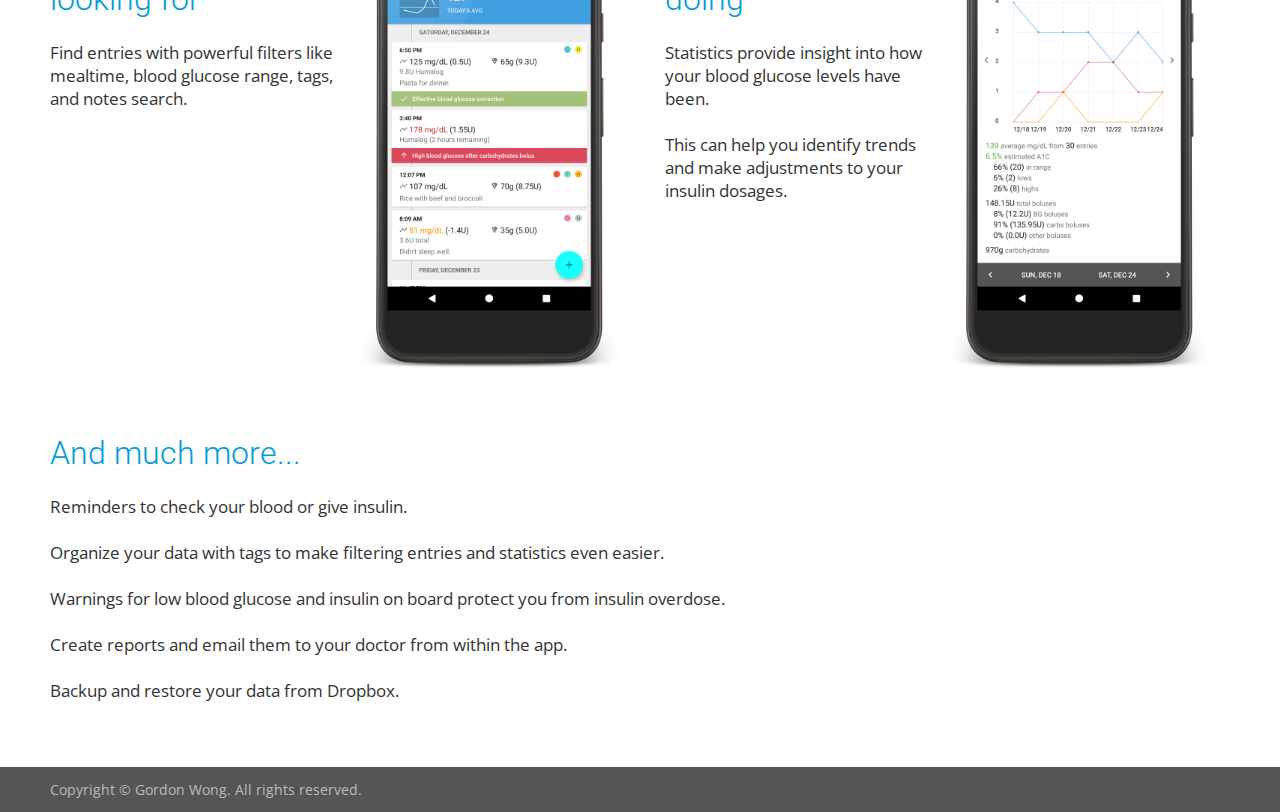
==== commit fba9760e: "Add healthline 2018 best apps badge" ====
--- a/index.html
+++ b/index.html
@@ -49,9 +49,12 @@
                 <h1 class="blue_text">Take control of your diabetes</h1>
                 <br>
                 <span>BG Monitor is an incredibly easy to use diabetes management app. It makes things really easy by calculating insulin and carbohyrdates for you. The clean user interface and powerful filters system allows you to find exactly what you’re looking for. Statistics help you keep track of how you’re doing.</span>
-                
-                <br><br><br>
-                <a id="googleplay_button" href="https://play.google.com/store/apps/details?id=com.wonggordon.bgmonitor&utm_source=global_co&utm_medium=prtnr&utm_content=Mar2515&utm_campaign=PartBadge&pcampaignid=MKT-Other-global-all-co-prtnr-py-PartBadge-Mar2515-1"><img alt="Get it on Google Play" src="https://play.google.com/intl/en_us/badges/images/generic/en_badge_web_generic.png"/></a><br>
+
+                <br><br>
+                <div id="googleplay_container">
+                    <a id="googleplay_button" href="https://play.google.com/store/apps/details?id=com.wonggordon.bgmonitor&utm_source=global_co&utm_medium=prtnr&utm_content=Mar2515&utm_campaign=PartBadge&pcampaignid=MKT-Other-global-all-co-prtnr-py-PartBadge-Mar2515-1"><img alt="Get it on Google Play" src="https://play.google.com/intl/en_us/badges/images/generic/en_badge_web_generic.png"/></a>
+                    <a id="healthline_link" href="https://www.healthline.com/health/diabetes/top-iphone-android-apps" rel="nofollow"><img src="https://www.healthline.com/hlcmsresource/images/Lifestyle/Best-of_/diabetes-apps/5383-best-apps-diabetes-badge.png" rel="nofollow"></a>
+                </div>
                 <span class="button_description_text">Available for free, no ads</span>
 
                 <br><br>
--- a/css/bgmonitor.css
+++ b/css/bgmonitor.css
@@ -67,9 +67,17 @@
 
 
 /* IDs */
+#googleplay_container {
+    display: flex;
+    align-items: flex-end;
+}
 #googleplay_button > img {
-    width: 210px;
-    margin: -13px;
+    width: 300px;
+    margin: -20px;
+}
+#healthline_link > img {
+    width: 100px;
+    margin-left: 30px;
 }
 #versionhistory_container ul{
     margin:0;
